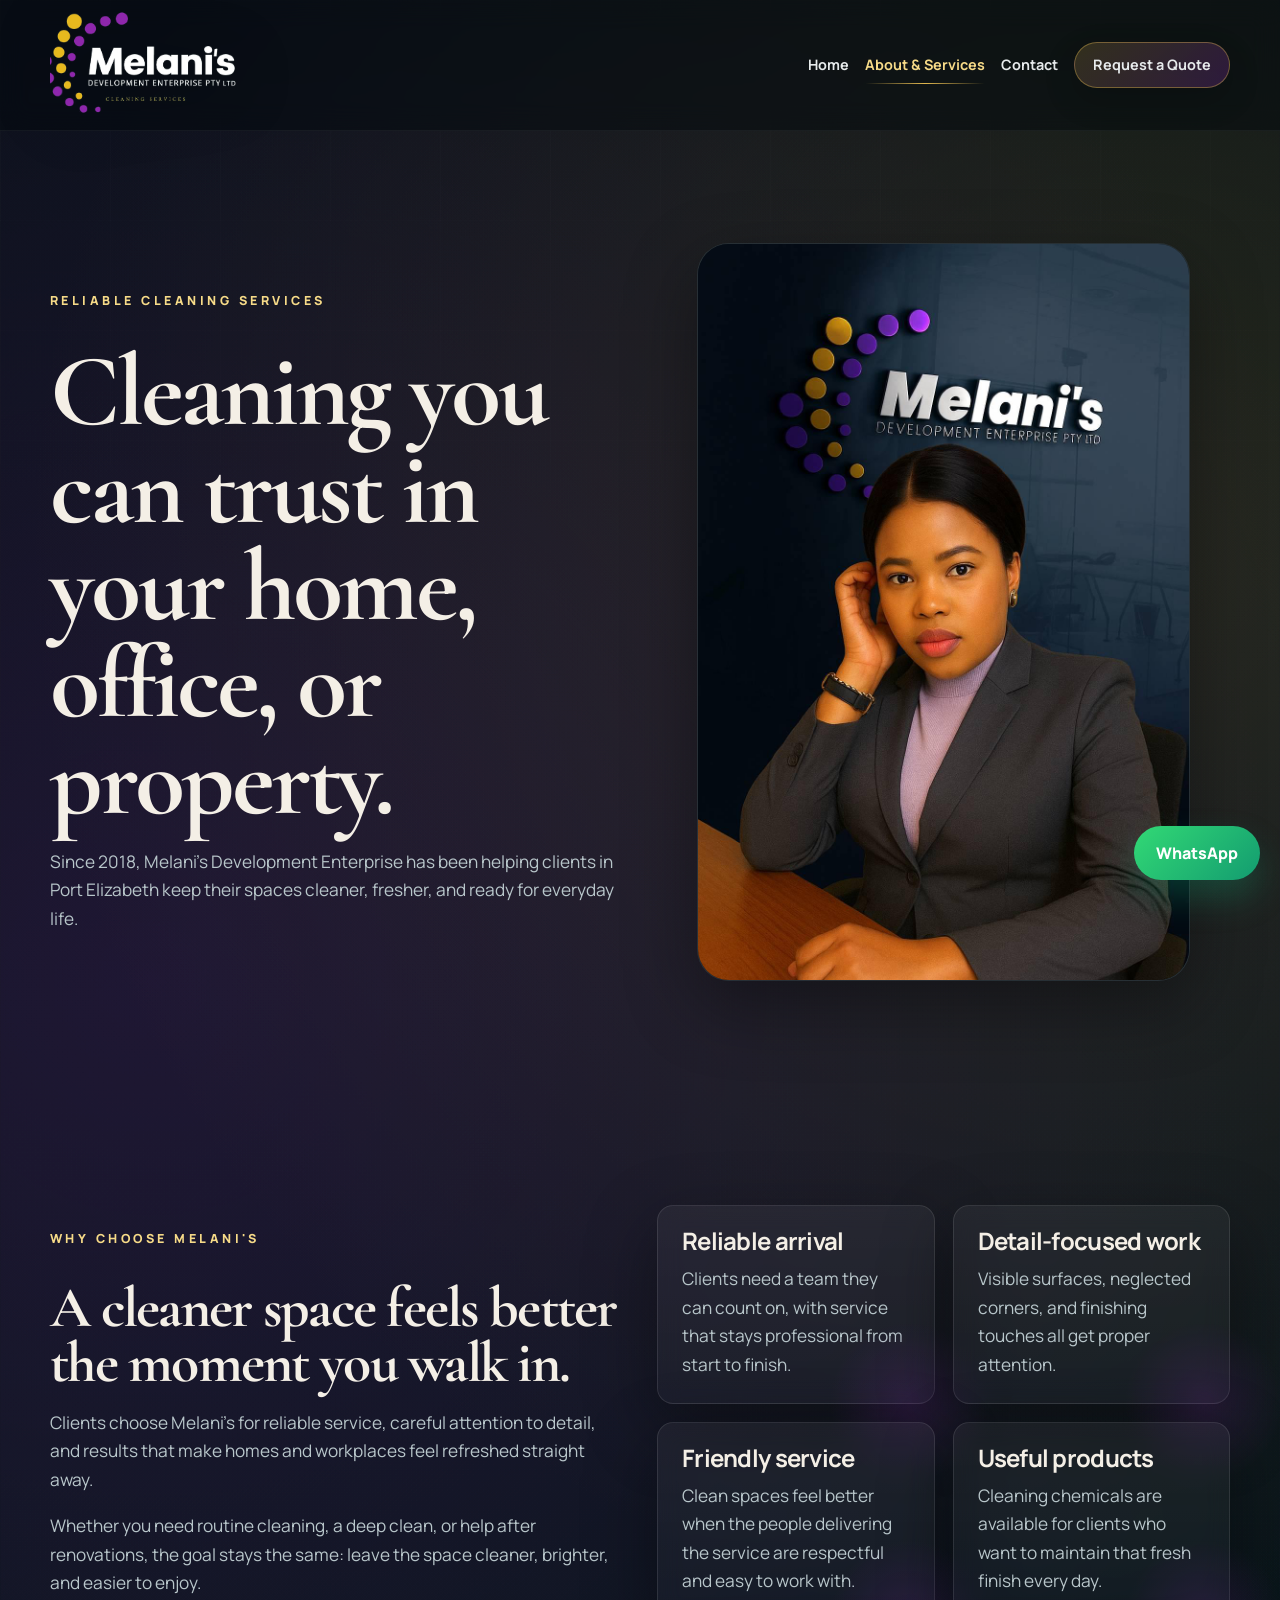
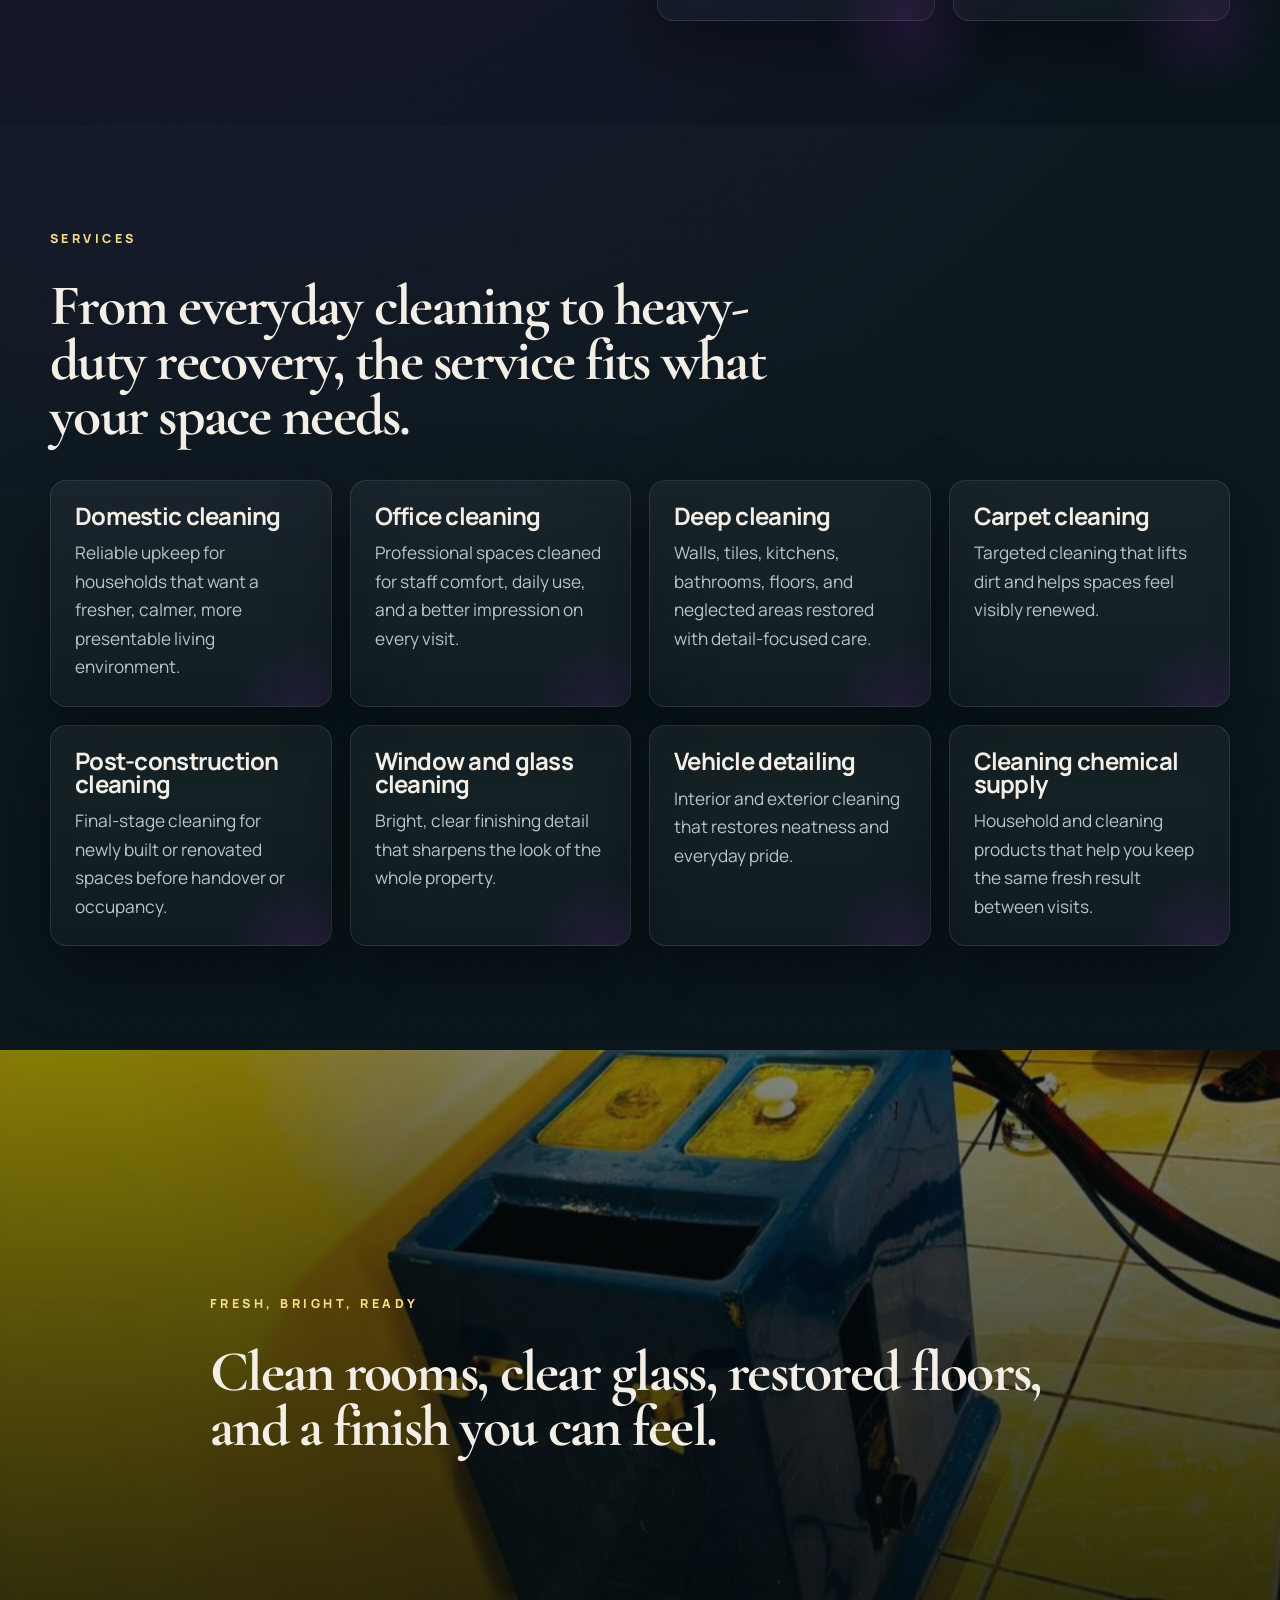
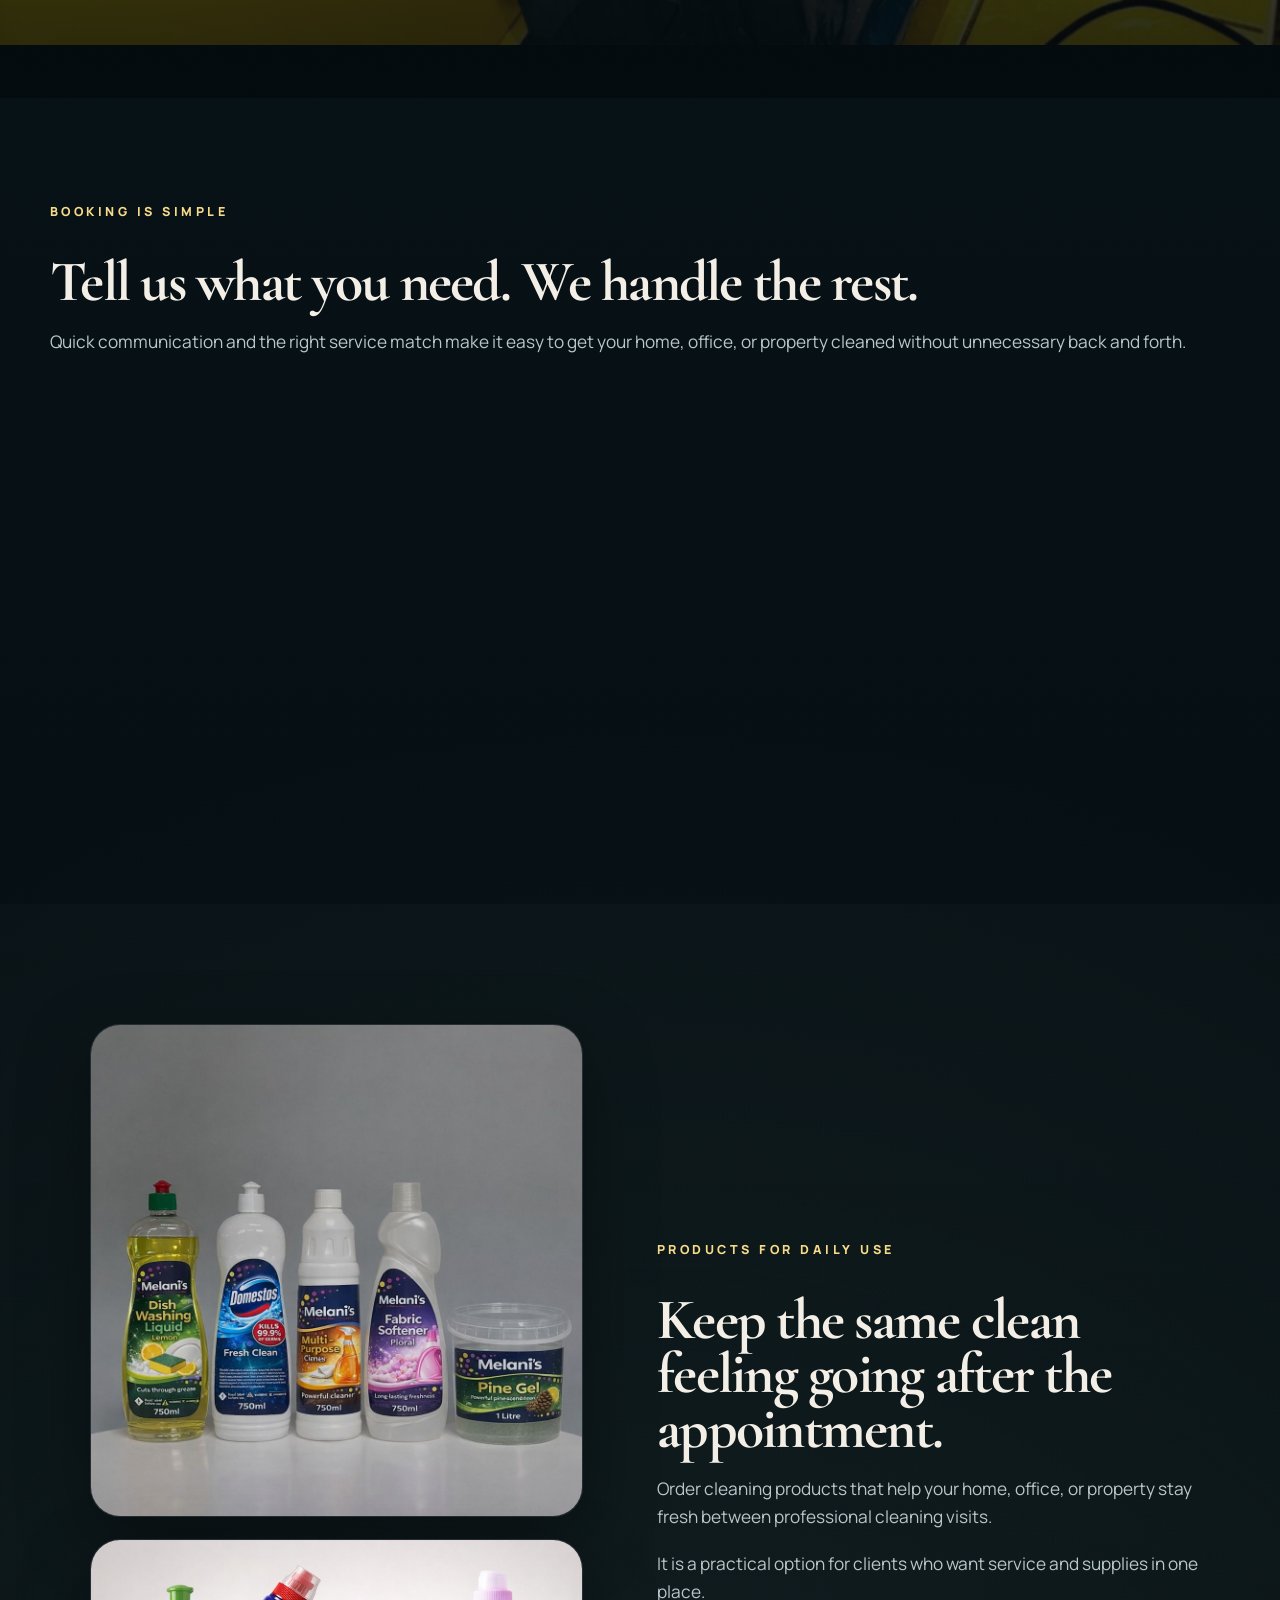
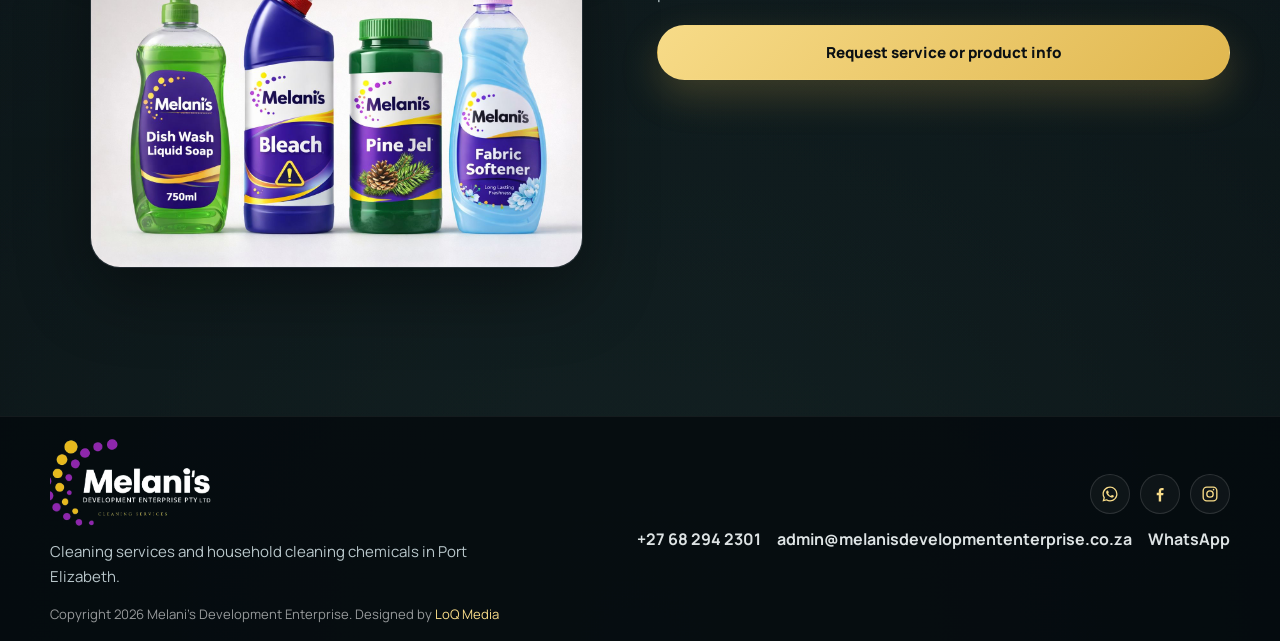
==== about.html @ 0aaf8db6 "Add files via upload" ====
<!DOCTYPE html>
<html lang="en">
<head>
    <meta charset="UTF-8">
    <meta name="viewport" content="width=device-width, initial-scale=1.0">
    <title>About & Services | Melani's Development Enterprise</title>
    <meta name="description" content="Reliable cleaning services in Port Elizabeth for homes, offices, post-construction spaces, windows, carpets, and everyday household chemical supply.">
    <link rel="stylesheet" href="style.css">
</head>
<body class="page-inner">
    <div class="site-chrome"></div>

    <header class="site-header">
        <div class="shell nav-shell">
            <a class="brand" href="index.html" aria-label="Melani's Development Enterprise home">
                <img src="logo-transparent.png" class="brand-logo" alt="Melani's Development Enterprise logo">
            </a>

            <button class="nav-toggle" type="button" aria-expanded="false" aria-controls="site-nav" aria-label="Toggle navigation">
                <span></span>
                <span></span>
            </button>

            <nav class="site-nav" id="site-nav">
                <a href="index.html">Home</a>
                <a href="about.html" aria-current="page">About & Services</a>
                <a href="contact.html">Contact</a>
                <a href="contact.html" class="nav-cta">Request a Quote</a>
            </nav>
        </div>
    </header>

    <main>
        <section class="page-hero">
            <div class="shell page-hero-grid">
                <div class="page-hero-copy" data-reveal>
                    <p class="eyebrow">Reliable cleaning services</p>
                    <h1>Cleaning you can trust in your home, office, or property.</h1>
                    <p>
                        Since 2018, Melani's Development Enterprise has been helping clients in
                        Port Elizabeth keep their spaces cleaner, fresher, and ready for everyday life.
                    </p>
                </div>

                <figure class="page-hero-media" data-reveal>
                    <img src="founder.jpg" alt="Founder of Melani's Development Enterprise seated in front of company branding">
                </figure>
            </div>
        </section>

        <section class="section">
            <div class="shell about-grid">
                <div class="about-copy" data-reveal>
                    <p class="eyebrow">Why choose Melani's</p>
                    <h2>A cleaner space feels better the moment you walk in.</h2>
                    <p>
                        Clients choose Melani's for reliable service, careful attention to detail,
                        and results that make homes and workplaces feel refreshed straight away.
                    </p>
                    <p>
                        Whether you need routine cleaning, a deep clean, or help after renovations,
                        the goal stays the same: leave the space cleaner, brighter, and easier to enjoy.
                    </p>
                </div>

                <div class="belief-grid" data-reveal>
                    <article class="belief-card">
                        <h3>Reliable arrival</h3>
                        <p>Clients need a team they can count on, with service that stays professional from start to finish.</p>
                    </article>
                    <article class="belief-card">
                        <h3>Detail-focused work</h3>
                        <p>Visible surfaces, neglected corners, and finishing touches all get proper attention.</p>
                    </article>
                    <article class="belief-card">
                        <h3>Friendly service</h3>
                        <p>Clean spaces feel better when the people delivering the service are respectful and easy to work with.</p>
                    </article>
                    <article class="belief-card">
                        <h3>Useful products</h3>
                        <p>Cleaning chemicals are available for clients who want to maintain that fresh finish every day.</p>
                    </article>
                </div>
            </div>
        </section>

        <section class="section section-dark">
            <div class="shell">
                <div class="section-heading" data-reveal>
                    <p class="eyebrow">Services</p>
                    <h2>From everyday cleaning to heavy-duty recovery, the service fits what your space needs.</h2>
                </div>

                <div class="services-grid">
                    <article class="service-detail" data-reveal>
                        <h3>Domestic cleaning</h3>
                        <p>Reliable upkeep for households that want a fresher, calmer, more presentable living environment.</p>
                    </article>
                    <article class="service-detail" data-reveal>
                        <h3>Office cleaning</h3>
                        <p>Professional spaces cleaned for staff comfort, daily use, and a better impression on every visit.</p>
                    </article>
                    <article class="service-detail" data-reveal>
                        <h3>Deep cleaning</h3>
                        <p>Walls, tiles, kitchens, bathrooms, floors, and neglected areas restored with detail-focused care.</p>
                    </article>
                    <article class="service-detail" data-reveal>
                        <h3>Carpet cleaning</h3>
                        <p>Targeted cleaning that lifts dirt and helps spaces feel visibly renewed.</p>
                    </article>
                    <article class="service-detail" data-reveal>
                        <h3>Post-construction cleaning</h3>
                        <p>Final-stage cleaning for newly built or renovated spaces before handover or occupancy.</p>
                    </article>
                    <article class="service-detail" data-reveal>
                        <h3>Window and glass cleaning</h3>
                        <p>Bright, clear finishing detail that sharpens the look of the whole property.</p>
                    </article>
                    <article class="service-detail" data-reveal>
                        <h3>Vehicle detailing</h3>
                        <p>Interior and exterior cleaning that restores neatness and everyday pride.</p>
                    </article>
                    <article class="service-detail" data-reveal>
                        <h3>Cleaning chemical supply</h3>
                        <p>Household and cleaning products that help you keep the same fresh result between visits.</p>
                    </article>
                </div>
            </div>
        </section>

        <section class="parallax-banner about-banner">
            <div class="parallax-banner-image" data-speed="0.12"></div>
            <div class="shell banner-copy" data-reveal>
                <p class="eyebrow">Fresh, bright, ready</p>
                <h2>Clean rooms, clear glass, restored floors, and a finish you can feel.</h2>
            </div>
        </section>

        <section class="section">
            <div class="shell process-grid">
                <div class="process-copy" data-reveal>
                    <p class="eyebrow">Booking is simple</p>
                    <h2>Tell us what you need. We handle the rest.</h2>
                    <p>
                        Quick communication and the right service match make it easy to get your home,
                        office, or property cleaned without unnecessary back and forth.
                    </p>
                </div>

                <div class="timeline" data-reveal>
                    <article class="timeline-step">
                        <span>01</span>
                        <h3>Send your request</h3>
                        <p>Tell us what needs cleaning, where you are, and when you need the service.</p>
                    </article>
                    <article class="timeline-step">
                        <span>02</span>
                        <h3>Confirm the service</h3>
                        <p>The right cleaning option is matched to your space and your needs.</p>
                    </article>
                    <article class="timeline-step">
                        <span>03</span>
                        <h3>We clean</h3>
                        <p>The team handles the work with attention to detail, hygiene, and visible finish.</p>
                    </article>
                    <article class="timeline-step">
                        <span>04</span>
                        <h3>Enjoy the result</h3>
                        <p>Your space feels fresher, more presentable, and easier to enjoy right away.</p>
                    </article>
                </div>
            </div>
        </section>

        <section class="section section-dark">
            <div class="shell product-grid">
                <div class="product-gallery" data-reveal>
                    <figure class="media-card">
                        <img src="643767229_1375403881266685_1846113070235531911_n.jpg" alt="Melani's product lineup on a neutral background">
                    </figure>
                    <figure class="media-card shift-up">
                        <img src="639669272_1370821535058253_2989848136367317722_n.jpg" alt="Melani's dishwashing liquid, bleach, pine gel, and fabric softener products">
                    </figure>
                </div>

                <div class="product-copy" data-reveal>
                    <p class="eyebrow">Products for daily use</p>
                    <h2>Keep the same clean feeling going after the appointment.</h2>
                    <p>
                        Order cleaning products that help your home, office, or property stay fresh
                        between professional cleaning visits.
                    </p>
                    <p>
                        It is a practical option for clients who want service and supplies in one place.
                    </p>
                    <a href="contact.html" class="button button-primary">Request service or product info</a>
                </div>
            </div>
        </section>
    </main>

    <footer class="site-footer">
        <div class="shell footer-grid">
            <div>
                <img src="logo-transparent.png" class="footer-logo" alt="Melani's Development Enterprise logo">
                <p class="footer-copy">Cleaning services and household cleaning chemicals in Port Elizabeth.</p>
            </div>
            <div class="footer-connect">
                <div class="social-icons" aria-label="Social media links">
                    <a href="https://wa.me/27682942301" class="social-icon" target="_blank" rel="noopener" aria-label="WhatsApp">
                        <svg viewBox="0 0 24 24" aria-hidden="true"><path d="M19.05 4.94A9.94 9.94 0 0 0 12.03 2C6.5 2 2 6.48 2 12c0 1.76.46 3.48 1.33 5L2 22l5.14-1.3A10 10 0 0 0 12.03 22C17.55 22 22 17.52 22 12a9.94 9.94 0 0 0-2.95-7.06Zm-7.02 15.37a8.3 8.3 0 0 1-4.23-1.16l-.3-.18-3.05.77.81-2.97-.2-.31A8.3 8.3 0 1 1 20.35 12a8.31 8.31 0 0 1-8.32 8.31Zm4.56-6.21c-.25-.13-1.47-.72-1.7-.8-.23-.08-.4-.13-.57.12-.17.25-.65.8-.8.97-.15.17-.3.19-.55.06-.25-.13-1.06-.39-2.02-1.24-.75-.67-1.26-1.5-1.4-1.75-.15-.25-.02-.38.11-.51.11-.11.25-.3.38-.45.13-.15.17-.25.25-.42.08-.17.04-.31-.02-.44-.06-.13-.57-1.37-.78-1.88-.21-.5-.42-.43-.57-.44h-.49c-.17 0-.44.06-.67.31-.23.25-.88.86-.88 2.1 0 1.24.9 2.44 1.02 2.61.13.17 1.77 2.7 4.28 3.78.6.26 1.08.42 1.45.54.61.19 1.16.16 1.6.1.49-.07 1.47-.6 1.68-1.18.21-.58.21-1.08.15-1.18-.06-.1-.23-.17-.48-.3Z"/></svg>
                    </a>
                    <a href="https://facebook.com" class="social-icon" target="_blank" rel="noopener" aria-label="Facebook">
                        <svg viewBox="0 0 24 24" aria-hidden="true"><path d="M13.5 22v-8.2h2.77l.41-3.2H13.5V8.56c0-.93.26-1.56 1.59-1.56h1.7V4.14c-.29-.04-1.27-.12-2.42-.12-2.39 0-4.03 1.46-4.03 4.14v2.3H7.63v3.2h2.71V22h3.16Z"/></svg>
                    </a>
                    <a href="https://instagram.com" class="social-icon" target="_blank" rel="noopener" aria-label="Instagram">
                        <svg viewBox="0 0 24 24" aria-hidden="true"><path d="M7.75 2h8.5A5.76 5.76 0 0 1 22 7.75v8.5A5.76 5.76 0 0 1 16.25 22h-8.5A5.76 5.76 0 0 1 2 16.25v-8.5A5.76 5.76 0 0 1 7.75 2Zm0 1.8A3.96 3.96 0 0 0 3.8 7.75v8.5a3.96 3.96 0 0 0 3.95 3.95h8.5a3.96 3.96 0 0 0 3.95-3.95v-8.5a3.96 3.96 0 0 0-3.95-3.95h-8.5Zm8.98 1.35a1.07 1.07 0 1 1 0 2.14 1.07 1.07 0 0 1 0-2.14ZM12 6.86A5.14 5.14 0 1 1 6.86 12 5.15 5.15 0 0 1 12 6.86Zm0 1.8A3.34 3.34 0 1 0 15.34 12 3.35 3.35 0 0 0 12 8.66Z"/></svg>
                    </a>
                </div>
                <div class="footer-links">
                    <a href="tel:+27682942301">+27 68 294 2301</a>
                    <a href="mailto:admin@melanisdevelopmententerprise.co.za">admin@melanisdevelopmententerprise.co.za</a>
                    <a href="https://wa.me/27682942301" target="_blank" rel="noopener">WhatsApp</a>
                </div>
            </div>
        </div>
        <p class="footer-meta">Copyright <span id="year">2026</span> Melani's Development Enterprise. Designed by <a href="https://www.mvm-enterprise.co.za" target="_blank" rel="noopener">LoQ Media</a></p>
    </footer>

    <a class="whatsapp-float" href="https://wa.me/27682942301" target="_blank" rel="noopener" aria-label="Chat with Melani's Development Enterprise on WhatsApp">
        WhatsApp
    </a>

    <script src="main.js"></script>
</body>
</html>
---- style.css ----
@import url("https://fonts.googleapis.com/css2?family=Manrope:wght@400;500;600;700;800&family=Cormorant+Garamond:wght@600;700&display=swap");

:root {
    --bg: #081216;
    --bg-deep: #040a0d;
    --surface: rgba(12, 23, 29, 0.84);
    --surface-strong: rgba(14, 29, 37, 0.96);
    --surface-soft: rgba(255, 255, 255, 0.06);
    --line: rgba(255, 255, 255, 0.1);
    --text: #f4efe6;
    --muted: #b8c6ca;
    --gold: #e0b74f;
    --gold-soft: #f7db88;
    --violet: #962ec4;
    --violet-soft: #d793f3;
    --mint: #82d5c8;
    --shadow: 0 24px 70px rgba(0, 0, 0, 0.38);
    --radius-lg: 32px;
    --radius-md: 22px;
    --radius-sm: 16px;
    --shell: 1180px;
}

* {
    box-sizing: border-box;
}

html {
    scroll-behavior: smooth;
}

body {
    margin: 0;
    min-width: 320px;
    background:
        radial-gradient(circle at 12% 18%, rgba(150, 46, 196, 0.16), transparent 28%),
        radial-gradient(circle at 88% 10%, rgba(224, 183, 79, 0.14), transparent 22%),
        radial-gradient(circle at 50% 100%, rgba(130, 213, 200, 0.1), transparent 28%),
        linear-gradient(180deg, #071015 0%, #09161b 40%, #040a0d 100%);
    color: var(--text);
    font-family: "Manrope", sans-serif;
    line-height: 1.65;
    overflow-x: hidden;
}

body.nav-open {
    overflow: hidden;
}

body.nav-open::before {
    content: "";
    position: fixed;
    inset: 0;
    background: rgba(4, 10, 13, 0.6);
    backdrop-filter: blur(6px);
    z-index: 18;
}

img {
    max-width: 100%;
    display: block;
}

a {
    color: inherit;
    text-decoration: none;
}

button,
input,
select,
textarea {
    font: inherit;
}

.site-chrome {
    position: fixed;
    inset: 0;
    pointer-events: none;
    z-index: -1;
    background:
        linear-gradient(90deg, rgba(255, 255, 255, 0.015) 1px, transparent 1px),
        linear-gradient(rgba(255, 255, 255, 0.015) 1px, transparent 1px);
    background-size: 110px 110px;
    mask-image: linear-gradient(180deg, rgba(0, 0, 0, 0.85), transparent 92%);
}

.shell {
    width: min(calc(100% - 32px), var(--shell));
    margin: 0 auto;
}

.eyebrow {
    margin: 0 0 14px;
    color: var(--gold-soft);
    font-size: 0.78rem;
    font-weight: 800;
    letter-spacing: 0.28em;
    text-transform: uppercase;
}

h1,
h2,
h3 {
    margin: 0;
    line-height: 0.95;
    letter-spacing: -0.03em;
}

h1,
h2 {
    font-family: "Cormorant Garamond", serif;
}

h1 {
    font-size: clamp(3.3rem, 8vw, 6.9rem);
}

h2 {
    font-size: clamp(2.25rem, 4.5vw, 4.2rem);
}

h3 {
    font-size: clamp(1.25rem, 2vw, 1.5rem);
}

p {
    margin: 0;
    color: var(--muted);
    font-size: clamp(1rem, 1.7vw, 1.08rem);
}

.site-header {
    position: sticky;
    top: 0;
    z-index: 21;
    backdrop-filter: blur(14px);
    background: rgba(4, 10, 13, 0.48);
    border-bottom: 1px solid rgba(255, 255, 255, 0.05);
}

.nav-shell {
    display: flex;
    align-items: center;
    justify-content: space-between;
    gap: 16px;
    padding: 10px 0;
}

.brand {
    display: inline-flex;
    align-items: center;
    flex-shrink: 0;
}

.brand-logo {
    width: clamp(138px, 15vw, 196px);
    height: auto;
    filter: drop-shadow(0 10px 30px rgba(0, 0, 0, 0.35));
}

.site-nav {
    display: flex;
    align-items: center;
    gap: 16px;
}

.site-nav a {
    position: relative;
    color: #e7ebec;
    font-size: 0.9rem;
    font-weight: 700;
    white-space: nowrap;
    transition: color 0.25s ease;
}

.site-nav a::after {
    content: "";
    position: absolute;
    left: 0;
    bottom: -7px;
    width: 100%;
    height: 1px;
    background: linear-gradient(90deg, transparent, var(--gold), transparent);
    transform: scaleX(0);
    transform-origin: center;
    transition: transform 0.25s ease;
}

.site-nav a:hover,
.site-nav a[aria-current="page"] {
    color: var(--gold-soft);
}

.site-nav a:hover::after,
.site-nav a[aria-current="page"]::after {
    transform: scaleX(1);
}

.nav-cta {
    padding: 10px 18px;
    border-radius: 999px;
    border: 1px solid rgba(224, 183, 79, 0.4);
    background: linear-gradient(135deg, rgba(224, 183, 79, 0.18), rgba(150, 46, 196, 0.24));
    box-shadow: 0 12px 32px rgba(0, 0, 0, 0.18);
}

.nav-cta::after {
    display: none;
}

.nav-toggle {
    display: none;
    width: 44px;
    height: 44px;
    padding: 0;
    border: 1px solid rgba(255, 255, 255, 0.12);
    border-radius: 16px;
    background: rgba(255, 255, 255, 0.04);
    cursor: pointer;
}

.nav-toggle span {
    display: block;
    width: 18px;
    height: 2px;
    margin: 0 auto;
    background: var(--text);
    transition: transform 0.25s ease, opacity 0.25s ease;
}

.nav-toggle span + span {
    margin-top: 6px;
}

body.nav-open .nav-toggle span:first-child {
    transform: translateY(4px) rotate(45deg);
}

body.nav-open .nav-toggle span:last-child {
    transform: translateY(-4px) rotate(-45deg);
}

.section,
.page-hero,
.hero {
    position: relative;
}

.hero {
    padding: 104px 0 64px;
    min-height: calc(100vh - 82px);
    overflow: clip;
}

.hero::before {
    content: "";
    position: absolute;
    inset: 10% auto auto -10%;
    width: min(40vw, 520px);
    aspect-ratio: 1;
    border-radius: 50%;
    background: radial-gradient(circle, rgba(150, 46, 196, 0.32), transparent 68%);
    filter: blur(30px);
}

.hero::after {
    content: "";
    position: absolute;
    right: -10%;
    bottom: 0;
    width: min(42vw, 560px);
    aspect-ratio: 1;
    border-radius: 50%;
    background: radial-gradient(circle, rgba(224, 183, 79, 0.22), transparent 68%);
    filter: blur(34px);
}

.hero-scene,
.parallax-banner-image {
    position: absolute;
    inset: 0;
    will-change: transform;
}

.hero-scene-left {
    background:
        linear-gradient(90deg, rgba(4, 10, 13, 0.92) 8%, rgba(4, 10, 13, 0.62) 52%, rgba(4, 10, 13, 0.92) 100%),
        url("../653701508_1388564606617279_8143974986949393688_n.jpg") center/cover no-repeat;
    transform-origin: center;
}

.hero-scene-right {
    inset: 9% 5% 12% auto;
    width: clamp(220px, 26vw, 360px);
    border-radius: 30px;
    border: 1px solid rgba(255, 255, 255, 0.08);
    background:
        linear-gradient(180deg, rgba(4, 10, 13, 0.08), rgba(4, 10, 13, 0.7)),
        url("../643767229_1375403881266685_1846113070235531911_n.jpg") center/cover no-repeat;
    box-shadow: var(--shadow);
    opacity: 0.22;
}

.hero-grid {
    position: relative;
    z-index: 1;
    display: grid;
    grid-template-columns: minmax(0, 1.1fr) minmax(280px, 0.9fr);
    gap: 42px;
    align-items: center;
}

.hero-copy,
.hero-visual,
.page-hero-copy,
.page-hero-media,
.section-heading,
[data-reveal] {
    opacity: 0;
    transform: translateY(26px);
    transition: transform 0.8s ease, opacity 0.8s ease;
}

.is-visible {
    opacity: 1;
    transform: translateY(0);
}

.hero-lead {
    max-width: 640px;
    margin-top: 24px;
    color: #e0e8ea;
    font-size: clamp(1.05rem, 1.9vw, 1.22rem);
}

.hero-actions {
    display: flex;
    flex-wrap: wrap;
    gap: 14px;
    margin-top: 32px;
}

.button {
    display: inline-flex;
    align-items: center;
    justify-content: center;
    min-height: 54px;
    padding: 14px 24px;
    border-radius: 999px;
    border: 1px solid transparent;
    font-weight: 800;
    font-size: 0.95rem;
    transition: transform 0.25s ease, box-shadow 0.25s ease, border-color 0.25s ease, background 0.25s ease;
}

.button:hover {
    transform: translateY(-2px);
}

.button-primary {
    color: #0b1013;
    background: linear-gradient(135deg, var(--gold-soft), var(--gold));
    box-shadow: 0 16px 38px rgba(224, 183, 79, 0.22);
}

.button-secondary {
    color: var(--text);
    border-color: rgba(255, 255, 255, 0.14);
    background: rgba(255, 255, 255, 0.04);
}

.button-full {
    width: 100%;
}

.hero-points {
    display: grid;
    grid-template-columns: repeat(3, minmax(0, 1fr));
    gap: 14px;
    margin-top: 42px;
}

.point-card,
.belief-card,
.service-panel,
.service-detail,
.timeline-step,
.contact-note,
.contact-summary,
.value-card {
    padding: 24px;
    border-radius: var(--radius-sm);
    border: 1px solid var(--line);
    background: linear-gradient(180deg, rgba(255, 255, 255, 0.05), rgba(255, 255, 255, 0.025));
    box-shadow: var(--shadow);
    backdrop-filter: blur(12px);
}

.point-card strong {
    display: block;
    margin-bottom: 8px;
    color: var(--text);
    font-size: 1rem;
}

.point-card span {
    color: var(--muted);
    font-size: 0.94rem;
}

.hero-visual {
    position: relative;
    min-height: 680px;
}

.floating-panel,
.glass-note,
.media-card {
    position: absolute;
    overflow: hidden;
    border-radius: 30px;
    border: 1px solid rgba(255, 255, 255, 0.1);
    box-shadow: var(--shadow);
    background: var(--surface);
    backdrop-filter: blur(16px);
}

.floating-panel img,
.media-card img,
.page-hero-media img,
.contact-media img {
    width: 100%;
    height: 100%;
    object-fit: cover;
}

.founder-panel {
    inset: 0 14% 42% 0;
    z-index: 1;
}

.product-panel {
    inset: 52% 0 0 16%;
    z-index: 2;
}

.panel-copy {
    position: absolute;
    inset: auto 0 0;
    padding: 20px;
    background: linear-gradient(180deg, transparent, rgba(4, 10, 13, 0.88));
}

.panel-label {
    margin-bottom: 8px;
    color: var(--gold-soft);
    font-size: 0.78rem;
    font-weight: 800;
    letter-spacing: 0.2em;
    text-transform: uppercase;
}

.panel-copy h2 {
    font-size: clamp(1.7rem, 2.3vw, 2.2rem);
}

.glass-note {
    right: 2%;
    top: 2%;
    width: min(206px, 38vw);
    padding: 16px 18px;
    background: linear-gradient(135deg, rgba(150, 46, 196, 0.26), rgba(224, 183, 79, 0.18));
    z-index: 3;
}

.glass-note span {
    display: inline-block;
    margin-bottom: 8px;
    color: var(--gold-soft);
    font-size: 0.78rem;
    font-weight: 800;
    letter-spacing: 0.22em;
    text-transform: uppercase;
}

.glass-note p {
    color: var(--text);
}

.section,
.page-hero {
    padding: 104px 0;
}

.section-dark {
    background: linear-gradient(180deg, rgba(255, 255, 255, 0.02), rgba(255, 255, 255, 0.01));
}

.intro-band {
    padding-top: 84px;
    padding-bottom: 84px;
}

.intro-grid,
.story-grid,
.product-feature,
.about-grid,
.process-grid,
.product-grid,
.reassurance-grid,
.contact-grid,
.page-hero-grid,
.footer-grid {
    display: grid;
    gap: 34px;
}

.intro-grid,
.story-grid,
.product-feature,
.about-grid,
.product-grid,
.reassurance-grid,
.page-hero-grid {
    grid-template-columns: repeat(2, minmax(0, 1fr));
    align-items: center;
}

.intro-copy,
.story-copy,
.about-copy,
.process-copy,
.product-copy,
.reassurance-copy,
.page-hero-copy {
    display: grid;
    gap: 18px;
}

.story-stack,
.product-gallery,
.results-mosaic {
    position: relative;
}

.product-gallery {
    display: grid;
    gap: 18px;
}

.story-stack {
    display: grid;
    grid-template-columns: minmax(0, 1fr) 0.68fr;
    gap: 18px;
    align-items: end;
}

.media-card,
.page-hero-media {
    position: relative;
    min-height: 280px;
    background: var(--surface);
}

.media-card.tall {
    min-height: 560px;
}

.media-card.small {
    min-height: 280px;
}

.shift-up {
    transform: translateY(-28px);
}

.value-grid,
.belief-grid,
.service-preview-grid,
.services-grid {
    display: grid;
    gap: 18px;
}

.value-grid,
.belief-grid,
.service-preview-grid {
    grid-template-columns: repeat(2, minmax(0, 1fr));
}

.services-grid {
    grid-template-columns: repeat(4, minmax(0, 1fr));
    margin-top: 36px;
}

.section-heading {
    max-width: 760px;
    display: grid;
    gap: 16px;
    margin-bottom: 34px;
}

.service-panel,
.service-detail {
    position: relative;
    overflow: hidden;
    min-height: 210px;
}

.service-panel::before,
.service-detail::before,
.belief-card::before,
.timeline-step::before,
.contact-summary::before,
.contact-note::before {
    content: "";
    position: absolute;
    inset: auto -20% -40% auto;
    width: 160px;
    aspect-ratio: 1;
    border-radius: 50%;
    background: radial-gradient(circle, rgba(150, 46, 196, 0.16), transparent 70%);
}

.service-index {
    display: inline-flex;
    align-items: center;
    justify-content: center;
    width: 42px;
    height: 42px;
    margin-bottom: 18px;
    border-radius: 50%;
    border: 1px solid rgba(224, 183, 79, 0.38);
    color: var(--gold-soft);
    font-size: 0.8rem;
    font-weight: 800;
}

.service-panel h3,
.service-detail h3,
.belief-card h3,
.timeline-step h3,
.value-card h3 {
    margin-bottom: 12px;
}

.parallax-banner {
    position: relative;
    min-height: 72vh;
    display: flex;
    align-items: center;
    overflow: clip;
    isolation: isolate;
}

.parallax-banner::before {
    content: "";
    position: absolute;
    inset: 0;
    background: linear-gradient(180deg, rgba(4, 10, 13, 0.4), rgba(4, 10, 13, 0.76));
    z-index: 1;
}

.parallax-banner-image {
    background:
        linear-gradient(180deg, rgba(4, 10, 13, 0.06), rgba(4, 10, 13, 0.36)),
        url("../487086467_1101338732006536_250748011176355863_n.jpg") center/cover no-repeat;
    transform-origin: center;
}

.about-banner .parallax-banner-image {
    background:
        linear-gradient(180deg, rgba(4, 10, 13, 0.08), rgba(4, 10, 13, 0.38)),
        url("../651893662_1388564609950612_499555880887274387_n.jpg") center/cover no-repeat;
}

.banner-copy {
    position: relative;
    z-index: 2;
    width: min(calc(100% - 32px), 860px);
    display: grid;
    gap: 16px;
}

.results-grid {
    display: grid;
    gap: 10px;
}

.results-mosaic {
    display: grid;
    grid-template-columns: 1.3fr 0.85fr 0.85fr;
    gap: 18px;
}

.result-card {
    overflow: hidden;
    border-radius: 28px;
    border: 1px solid rgba(255, 255, 255, 0.1);
    background: var(--surface);
    box-shadow: var(--shadow);
}

.result-card img {
    width: 100%;
    height: 100%;
    min-height: 320px;
    object-fit: cover;
}

.result-card.large img {
    min-height: 480px;
}

.result-card figcaption {
    padding: 18px 20px 22px;
    color: var(--muted);
}

.product-feature {
    align-items: center;
}

.product-showcase .media-card {
    min-height: 540px;
}

.cta-section {
    padding-top: 88px;
}

.cta-card {
    padding: 46px;
    border-radius: var(--radius-lg);
    border: 1px solid rgba(255, 255, 255, 0.12);
    background:
        radial-gradient(circle at top right, rgba(150, 46, 196, 0.22), transparent 30%),
        radial-gradient(circle at bottom left, rgba(224, 183, 79, 0.18), transparent 26%),
        rgba(255, 255, 255, 0.04);
    box-shadow: var(--shadow);
    display: grid;
    gap: 18px;
    text-align: center;
}

.page-hero {
    padding-top: 96px;
}

.page-hero-copy {
    display: grid;
    gap: 18px;
}

.page-hero-media {
    min-height: 620px;
    border-radius: var(--radius-lg);
    overflow: hidden;
    border: 1px solid rgba(255, 255, 255, 0.1);
    box-shadow: var(--shadow);
}

.timeline {
    display: grid;
    grid-template-columns: repeat(2, minmax(0, 1fr));
    gap: 18px;
}

.timeline-step span,
.mini-steps span {
    display: inline-flex;
    align-items: center;
    justify-content: center;
    width: 38px;
    height: 38px;
    margin-bottom: 16px;
    border-radius: 50%;
    background: rgba(224, 183, 79, 0.14);
    color: var(--gold-soft);
    font-size: 0.82rem;
    font-weight: 800;
}

.contact-hero-grid,
.contact-grid {
    grid-template-columns: 0.92fr 1.08fr;
    align-items: start;
}

.contact-summary {
    display: grid;
    gap: 18px;
}

.contact-list {
    display: grid;
    gap: 12px;
    margin: 0;
    padding: 0;
    list-style: none;
    color: var(--muted);
}

.contact-list strong {
    color: var(--text);
}

.contact-form-panel {
    padding: 34px;
    border-radius: var(--radius-lg);
    border: 1px solid rgba(255, 255, 255, 0.1);
    background: rgba(255, 255, 255, 0.04);
    box-shadow: var(--shadow);
}

.whatsapp-form {
    display: grid;
    gap: 16px;
    margin-top: 30px;
}

.whatsapp-form label {
    display: grid;
    gap: 10px;
    color: var(--text);
    font-size: 0.92rem;
    font-weight: 700;
}

.whatsapp-form input,
.whatsapp-form select,
.whatsapp-form textarea {
    width: 100%;
    padding: 16px 18px;
    border: 1px solid rgba(255, 255, 255, 0.12);
    border-radius: 16px;
    background: rgba(4, 10, 13, 0.66);
    color: var(--text);
    transition: border-color 0.2s ease, box-shadow 0.2s ease, transform 0.2s ease;
}

.whatsapp-form textarea {
    min-height: 140px;
    resize: vertical;
}

.whatsapp-form input:focus,
.whatsapp-form select:focus,
.whatsapp-form textarea:focus {
    outline: none;
    border-color: rgba(224, 183, 79, 0.46);
    box-shadow: 0 0 0 4px rgba(224, 183, 79, 0.11);
    transform: translateY(-1px);
}

.contact-side {
    display: grid;
    gap: 20px;
}

.contact-media {
    min-height: 390px;
}

.mini-steps {
    display: grid;
    gap: 14px;
    margin-top: 20px;
}

.mini-steps article {
    padding: 18px 20px;
    border-radius: 18px;
    background: rgba(255, 255, 255, 0.03);
    border: 1px solid rgba(255, 255, 255, 0.08);
}

.site-footer {
    padding: 20px 0 16px;
    border-top: 1px solid rgba(255, 255, 255, 0.06);
    background: rgba(4, 10, 13, 0.78);
}

.footer-grid {
    grid-template-columns: 1fr auto;
    align-items: center;
    gap: 18px;
}

.footer-connect {
    display: grid;
    gap: 12px;
    justify-items: end;
}

.footer-logo {
    width: clamp(126px, 13vw, 172px);
    margin-bottom: 8px;
}

.footer-copy {
    max-width: 480px;
    font-size: 0.94rem;
}

.footer-links {
    display: flex;
    flex-wrap: wrap;
    gap: 12px 16px;
    justify-content: flex-end;
}

.footer-links a {
    color: #dde3e4;
    font-weight: 700;
}

.social-icons {
    display: flex;
    align-items: center;
    gap: 10px;
}

.social-icon {
    display: inline-flex;
    align-items: center;
    justify-content: center;
    width: 40px;
    height: 40px;
    border-radius: 50%;
    border: 1px solid rgba(255, 255, 255, 0.12);
    background: rgba(255, 255, 255, 0.04);
    color: var(--gold-soft);
    transition: transform 0.2s ease, border-color 0.2s ease, background 0.2s ease;
}

.social-icon:hover {
    transform: translateY(-2px);
    border-color: rgba(224, 183, 79, 0.4);
    background: rgba(224, 183, 79, 0.08);
}

.social-icon svg {
    width: 18px;
    height: 18px;
    fill: currentColor;
}

.footer-meta {
    width: min(calc(100% - 32px), var(--shell));
    margin: 14px auto 0;
    color: rgba(255, 255, 255, 0.58);
    font-size: 0.82rem;
}

.footer-meta a {
    color: var(--gold-soft);
}

.whatsapp-float {
    position: fixed;
    right: 20px;
    bottom: 20px;
    z-index: 25;
    display: inline-flex;
    align-items: center;
    justify-content: center;
    min-height: 54px;
    padding: 0 22px;
    border-radius: 999px;
    background: linear-gradient(135deg, #32d975, #139c70);
    color: #fff;
    font-weight: 800;
    box-shadow: 0 18px 34px rgba(19, 156, 112, 0.3);
    transition: transform 0.25s ease, box-shadow 0.25s ease;
}

.whatsapp-float:hover {
    transform: translateY(-3px);
    box-shadow: 0 20px 42px rgba(19, 156, 112, 0.4);
}

@media (max-width: 1100px) {
    .hero-grid,
    .intro-grid,
    .story-grid,
    .product-feature,
    .about-grid,
    .process-grid,
    .product-grid,
    .reassurance-grid,
    .page-hero-grid,
    .contact-hero-grid,
    .contact-grid {
        grid-template-columns: 1fr;
    }

    .hero {
        min-height: auto;
        padding-bottom: 86px;
    }

    .hero-visual {
        min-height: 740px;
    }

    .services-grid {
        grid-template-columns: repeat(2, minmax(0, 1fr));
    }

    .results-mosaic {
        grid-template-columns: 1fr;
    }

    .product-showcase .media-card,
    .page-hero-media {
        min-height: 520px;
    }
}

@media (max-width: 1024px) {
    .nav-toggle {
        display: inline-grid;
        place-content: center;
        flex-shrink: 0;
    }

    .site-nav {
        position: fixed;
        inset: 68px 16px auto;
        display: grid;
        gap: 12px;
        padding: 18px;
        border-radius: 22px;
        border: 1px solid rgba(255, 255, 255, 0.09);
        background: rgba(4, 10, 13, 0.95);
        box-shadow: var(--shadow);
        transform: translateY(-12px);
        opacity: 0;
        pointer-events: none;
        transition: opacity 0.22s ease, transform 0.22s ease;
        z-index: 20;
    }

    body.nav-open .site-nav {
        transform: translateY(0);
        opacity: 1;
        pointer-events: auto;
    }

    .site-nav a {
        display: flex;
        align-items: center;
        min-height: 48px;
        padding: 0 14px;
        border-radius: 14px;
        background: rgba(255, 255, 255, 0.03);
        white-space: normal;
    }

    .site-nav a:hover,
    .site-nav a[aria-current="page"] {
        background: rgba(224, 183, 79, 0.08);
    }

    .site-nav .nav-cta {
        justify-content: center;
        margin-top: 4px;
        padding: 12px 18px;
        text-align: center;
    }

    .site-nav a::after {
        display: none;
    }

    .hero {
        padding-top: 72px;
    }

    .hero-scene-right {
        display: none;
    }

    .hero-points,
    .value-grid,
    .belief-grid,
    .service-preview-grid,
    .timeline,
    .footer-grid {
        grid-template-columns: 1fr;
    }

    .story-stack {
        grid-template-columns: 1fr;
    }

    .shift-up {
        transform: none;
    }

    .hero-visual {
        min-height: 620px;
    }

    .founder-panel {
        inset: 0 10% 44% 0;
    }

    .product-panel {
        inset: 54% 0 0 14%;
    }

    .page-hero,
    .section {
        padding: 84px 0;
    }

    .parallax-banner {
        min-height: 58vh;
    }

    .footer-links {
        justify-content: flex-start;
    }

    .footer-connect {
        justify-items: start;
    }
}

@media (max-width: 680px) {
    h1 {
        font-size: clamp(2.75rem, 14vw, 4.2rem);
    }

    h2 {
        font-size: clamp(2rem, 10vw, 3rem);
    }

    .shell {
        width: min(calc(100% - 24px), var(--shell));
    }

    .hero-points,
    .services-grid {
        grid-template-columns: 1fr;
    }

    .hero-visual {
        min-height: 560px;
    }

    .founder-panel {
        inset: 0 4% 46% 0;
    }

    .product-panel {
        inset: 58% 0 0 10%;
    }

    .glass-note {
        right: 0;
        top: 0;
    }

    .cta-card,
    .contact-form-panel {
        padding: 30px 22px;
    }

    .page-hero-media {
        min-height: 420px;
    }

    .hero-lead {
        font-size: 1rem;
    }
}

@media (max-width: 520px) {
    .nav-shell {
        padding: 8px 0;
    }

    .brand-logo {
        width: 132px;
    }

    .hero {
        padding-top: 66px;
    }

    h1 {
        font-size: clamp(2.35rem, 13vw, 3.4rem);
    }

    .button,
    .nav-cta,
    .whatsapp-float {
        width: 100%;
    }

    .hero-actions {
        display: grid;
    }

    .hero-visual {
        min-height: 500px;
    }

    .site-nav {
        inset: 62px 12px auto;
        padding: 14px;
        gap: 10px;
    }

    .floating-panel,
    .glass-note {
        border-radius: 24px;
    }

    .founder-panel {
        inset: 0 0 48% 0;
    }

    .product-panel {
        inset: 60% 0 0 8%;
    }

    .glass-note {
        width: min(180px, 48vw);
        padding: 14px 15px;
    }

    .whatsapp-float {
        right: 12px;
        bottom: 12px;
        left: 12px;
        text-align: center;
    }
}

@media (max-width: 420px) {
    h1 {
        font-size: clamp(2.05rem, 12vw, 2.8rem);
    }

    .hero-visual {
        min-height: 460px;
    }

    .glass-note {
        width: min(160px, 46vw);
        padding: 12px 13px;
    }

    .glass-note span {
        font-size: 0.68rem;
        letter-spacing: 0.18em;
    }

    .glass-note p {
        font-size: 0.9rem;
    }
}

@media (prefers-reduced-motion: reduce) {
    html {
        scroll-behavior: auto;
    }

    *,
    *::before,
    *::after {
        animation: none !important;
        transition-duration: 0.01ms !important;
        transition-delay: 0ms !important;
    }

    [data-reveal],
    .hero-copy,
    .hero-visual,
    .page-hero-copy,
    .page-hero-media,
    .section-heading {
        opacity: 1;
        transform: none;
    }

    .hero-scene,
    .parallax-banner-image,
    [data-speed] {
        transform: none !important;
    }
}
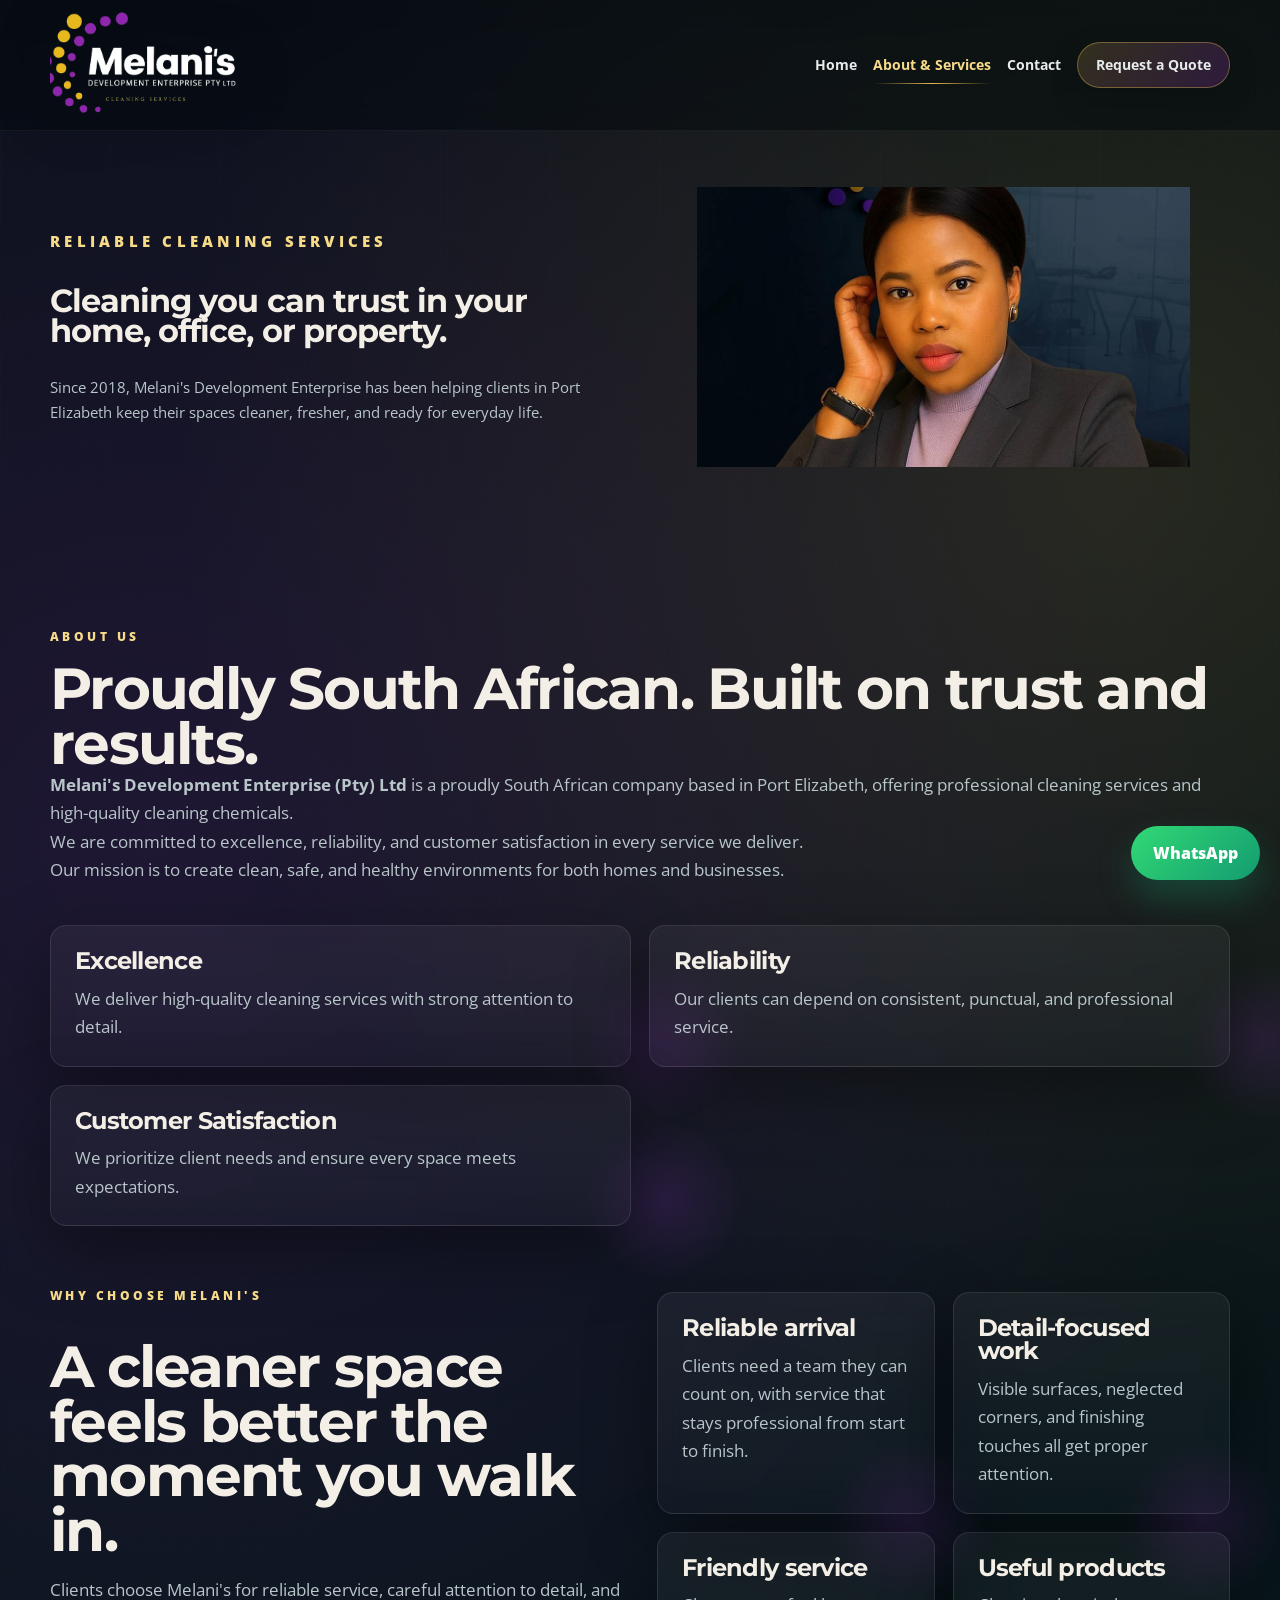
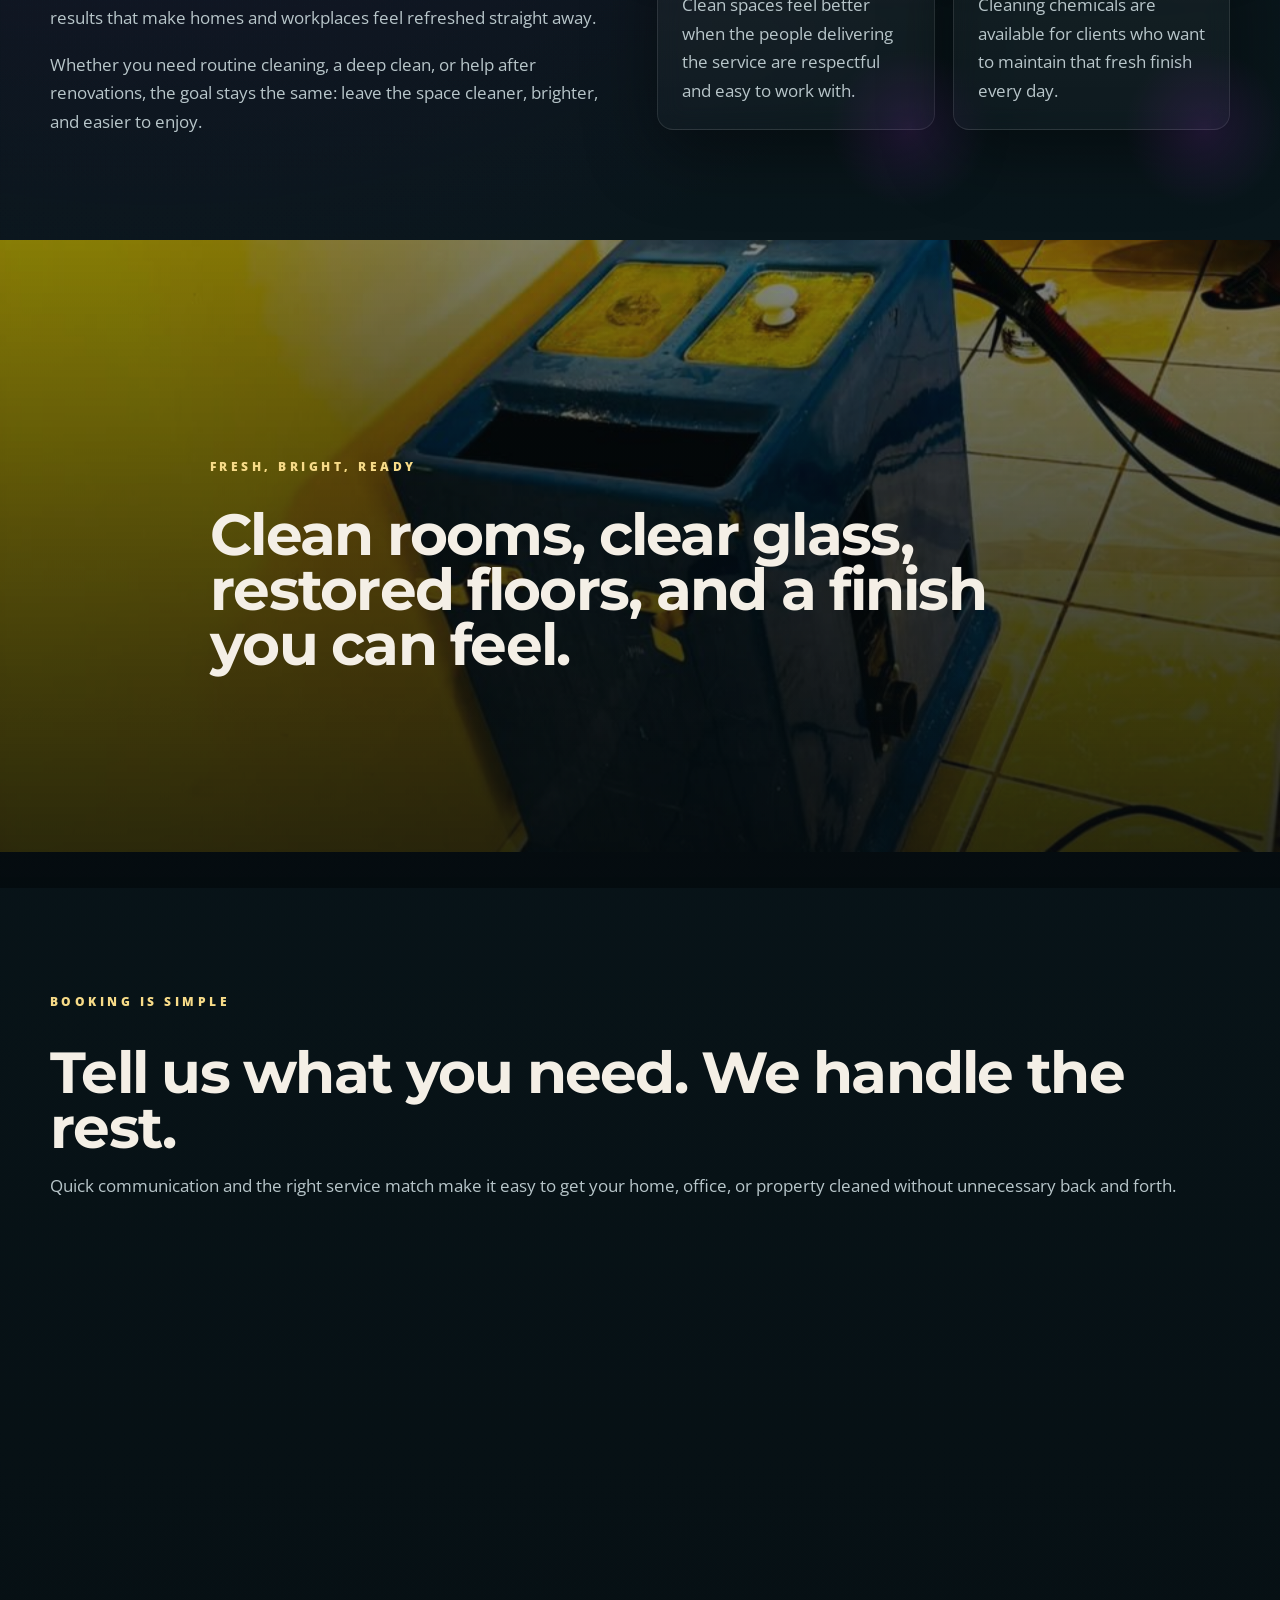
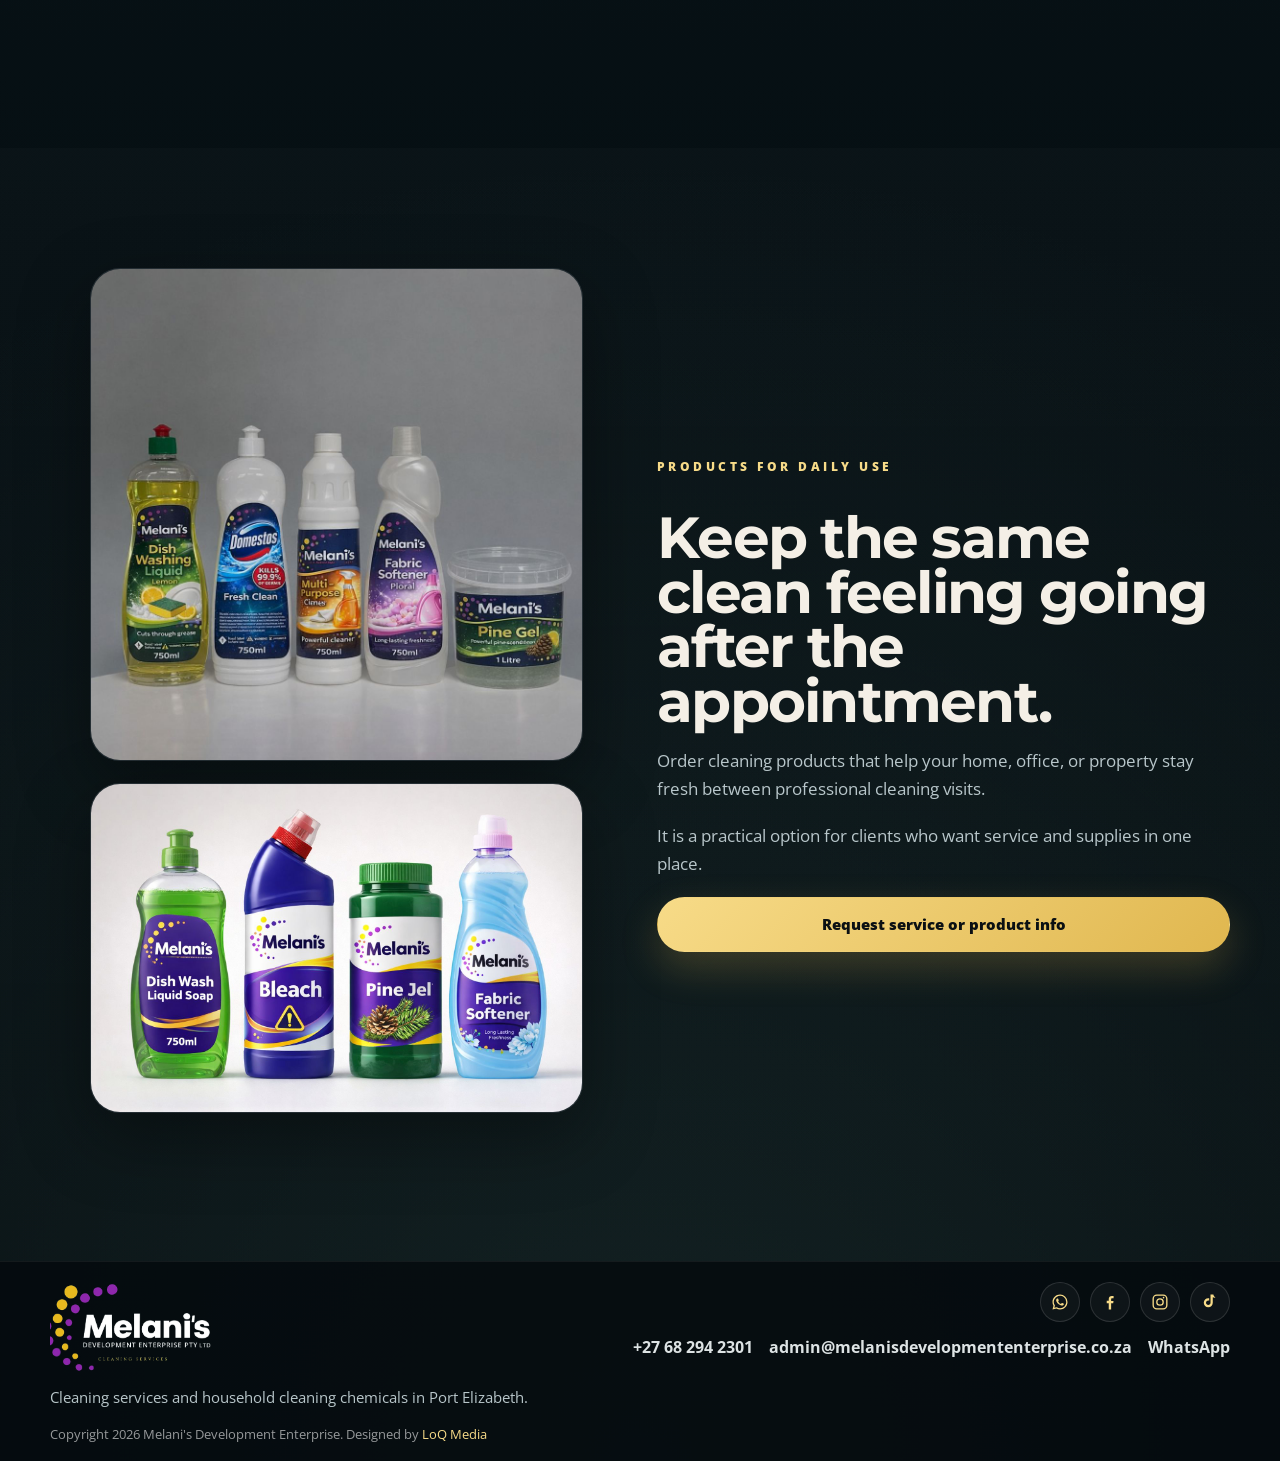
==== commit 8e13ee1d: "Add files via upload" ====
--- a/about.html
+++ b/about.html
@@ -6,6 +6,8 @@
     <title>About & Services | Melani's Development Enterprise</title>
     <meta name="description" content="Reliable cleaning services in Port Elizabeth for homes, offices, post-construction spaces, windows, carpets, and everyday household chemical supply.">
     <link rel="stylesheet" href="style.css">
+    <link rel="icon" href="favicon.ico" type="image/x-icon">
+<link rel="icon" type="image/png" href="favicon.png">
 </head>
 <body class="page-inner">
     <div class="site-chrome"></div>
@@ -49,85 +51,79 @@
         </section>
 
         <section class="section">
-            <div class="shell about-grid">
-                <div class="about-copy" data-reveal>
-                    <p class="eyebrow">Why choose Melani's</p>
-                    <h2>A cleaner space feels better the moment you walk in.</h2>
-                    <p>
-                        Clients choose Melani's for reliable service, careful attention to detail,
-                        and results that make homes and workplaces feel refreshed straight away.
-                    </p>
-                    <p>
-                        Whether you need routine cleaning, a deep clean, or help after renovations,
-                        the goal stays the same: leave the space cleaner, brighter, and easier to enjoy.
-                    </p>
-                </div>
-
-                <div class="belief-grid" data-reveal>
-                    <article class="belief-card">
-                        <h3>Reliable arrival</h3>
-                        <p>Clients need a team they can count on, with service that stays professional from start to finish.</p>
-                    </article>
-                    <article class="belief-card">
-                        <h3>Detail-focused work</h3>
-                        <p>Visible surfaces, neglected corners, and finishing touches all get proper attention.</p>
-                    </article>
-                    <article class="belief-card">
-                        <h3>Friendly service</h3>
-                        <p>Clean spaces feel better when the people delivering the service are respectful and easy to work with.</p>
-                    </article>
-                    <article class="belief-card">
-                        <h3>Useful products</h3>
-                        <p>Cleaning chemicals are available for clients who want to maintain that fresh finish every day.</p>
-                    </article>
-                </div>
-            </div>
-        </section>
-
-        <section class="section section-dark">
-            <div class="shell">
-                <div class="section-heading" data-reveal>
-                    <p class="eyebrow">Services</p>
-                    <h2>From everyday cleaning to heavy-duty recovery, the service fits what your space needs.</h2>
-                </div>
-
-                <div class="services-grid">
-                    <article class="service-detail" data-reveal>
-                        <h3>Domestic cleaning</h3>
-                        <p>Reliable upkeep for households that want a fresher, calmer, more presentable living environment.</p>
-                    </article>
-                    <article class="service-detail" data-reveal>
-                        <h3>Office cleaning</h3>
-                        <p>Professional spaces cleaned for staff comfort, daily use, and a better impression on every visit.</p>
-                    </article>
-                    <article class="service-detail" data-reveal>
-                        <h3>Deep cleaning</h3>
-                        <p>Walls, tiles, kitchens, bathrooms, floors, and neglected areas restored with detail-focused care.</p>
-                    </article>
-                    <article class="service-detail" data-reveal>
-                        <h3>Carpet cleaning</h3>
-                        <p>Targeted cleaning that lifts dirt and helps spaces feel visibly renewed.</p>
-                    </article>
-                    <article class="service-detail" data-reveal>
-                        <h3>Post-construction cleaning</h3>
-                        <p>Final-stage cleaning for newly built or renovated spaces before handover or occupancy.</p>
-                    </article>
-                    <article class="service-detail" data-reveal>
-                        <h3>Window and glass cleaning</h3>
-                        <p>Bright, clear finishing detail that sharpens the look of the whole property.</p>
-                    </article>
-                    <article class="service-detail" data-reveal>
-                        <h3>Vehicle detailing</h3>
-                        <p>Interior and exterior cleaning that restores neatness and everyday pride.</p>
-                    </article>
-                    <article class="service-detail" data-reveal>
-                        <h3>Cleaning chemical supply</h3>
-                        <p>Household and cleaning products that help you keep the same fresh result between visits.</p>
-                    </article>
-                </div>
-            </div>
-        </section>
-
+    <div class="shell">
+
+        <!-- New About Intro (Top Section) -->
+<div class="about-intro" data-reveal>
+            <p class="eyebrow">About us</p>
+            <h2>Proudly South African. Built on trust and results.</h2>
+
+            <p>
+                <strong>Melani's Development Enterprise (Pty) Ltd</strong> is a proudly South African company based in Port Elizabeth, offering professional cleaning services and high-quality cleaning chemicals.
+            </p>
+
+            <p>
+                We are committed to excellence, reliability, and customer satisfaction in every service we deliver.
+            </p>
+
+            <p>
+                Our mission is to create clean, safe, and healthy environments for both homes and businesses.
+            </p>
+        </div>
+
+        <!-- Values Section -->
+        <div class="belief-grid about-values" data-reveal>
+            <article class="belief-card">
+                <h3>Excellence</h3>
+                <p>We deliver high-quality cleaning services with strong attention to detail.</p>
+            </article>
+            <article class="belief-card">
+                <h3>Reliability</h3>
+                <p>Our clients can depend on consistent, punctual, and professional service.</p>
+            </article>
+            <article class="belief-card">
+                <h3>Customer Satisfaction</h3>
+                <p>We prioritize client needs and ensure every space meets expectations.</p>
+            </article>
+        </div>
+
+        <!-- Existing About Content -->
+        <div class="about-grid about-why" data-reveal>
+            <div class="about-copy" data-reveal>
+                <p class="eyebrow">Why choose Melani's</p>
+                <h2>A cleaner space feels better the moment you walk in.</h2>
+                <p>
+                    Clients choose Melani's for reliable service, careful attention to detail,
+                    and results that make homes and workplaces feel refreshed straight away.
+                </p>
+                <p>
+                    Whether you need routine cleaning, a deep clean, or help after renovations,
+                    the goal stays the same: leave the space cleaner, brighter, and easier to enjoy.
+                </p>
+            </div>
+
+            <div class="belief-grid" data-reveal>
+                <article class="belief-card">
+                    <h3>Reliable arrival</h3>
+                    <p>Clients need a team they can count on, with service that stays professional from start to finish.</p>
+                </article>
+                <article class="belief-card">
+                    <h3>Detail-focused work</h3>
+                    <p>Visible surfaces, neglected corners, and finishing touches all get proper attention.</p>
+                </article>
+                <article class="belief-card">
+                    <h3>Friendly service</h3>
+                    <p>Clean spaces feel better when the people delivering the service are respectful and easy to work with.</p>
+                </article>
+                <article class="belief-card">
+                    <h3>Useful products</h3>
+                    <p>Cleaning chemicals are available for clients who want to maintain that fresh finish every day.</p>
+                </article>
+            </div>
+        </div>
+
+    </div>
+</section>
         <section class="parallax-banner about-banner">
             <div class="parallax-banner-image" data-speed="0.12"></div>
             <div class="shell banner-copy" data-reveal>
@@ -210,12 +206,25 @@
                     <a href="https://wa.me/27682942301" class="social-icon" target="_blank" rel="noopener" aria-label="WhatsApp">
                         <svg viewBox="0 0 24 24" aria-hidden="true"><path d="M19.05 4.94A9.94 9.94 0 0 0 12.03 2C6.5 2 2 6.48 2 12c0 1.76.46 3.48 1.33 5L2 22l5.14-1.3A10 10 0 0 0 12.03 22C17.55 22 22 17.52 22 12a9.94 9.94 0 0 0-2.95-7.06Zm-7.02 15.37a8.3 8.3 0 0 1-4.23-1.16l-.3-.18-3.05.77.81-2.97-.2-.31A8.3 8.3 0 1 1 20.35 12a8.31 8.31 0 0 1-8.32 8.31Zm4.56-6.21c-.25-.13-1.47-.72-1.7-.8-.23-.08-.4-.13-.57.12-.17.25-.65.8-.8.97-.15.17-.3.19-.55.06-.25-.13-1.06-.39-2.02-1.24-.75-.67-1.26-1.5-1.4-1.75-.15-.25-.02-.38.11-.51.11-.11.25-.3.38-.45.13-.15.17-.25.25-.42.08-.17.04-.31-.02-.44-.06-.13-.57-1.37-.78-1.88-.21-.5-.42-.43-.57-.44h-.49c-.17 0-.44.06-.67.31-.23.25-.88.86-.88 2.1 0 1.24.9 2.44 1.02 2.61.13.17 1.77 2.7 4.28 3.78.6.26 1.08.42 1.45.54.61.19 1.16.16 1.6.1.49-.07 1.47-.6 1.68-1.18.21-.58.21-1.08.15-1.18-.06-.1-.23-.17-.48-.3Z"/></svg>
                     </a>
-                    <a href="https://facebook.com" class="social-icon" target="_blank" rel="noopener" aria-label="Facebook">
+                    <a href="https://www.facebook.com/profile.php?id=100063912588056" class="social-icon" target="_blank" rel="noopener" aria-label="Melani's Development Enterprise on Facebook">
                         <svg viewBox="0 0 24 24" aria-hidden="true"><path d="M13.5 22v-8.2h2.77l.41-3.2H13.5V8.56c0-.93.26-1.56 1.59-1.56h1.7V4.14c-.29-.04-1.27-.12-2.42-.12-2.39 0-4.03 1.46-4.03 4.14v2.3H7.63v3.2h2.71V22h3.16Z"/></svg>
                     </a>
-                    <a href="https://instagram.com" class="social-icon" target="_blank" rel="noopener" aria-label="Instagram">
+                    <a href="https://www.instagram.com/melanisdev_enterprise/" 
+   class="social-icon" 
+   target="_blank" 
+   rel="noopener" 
+   aria-label="Melani's Development Enterprise on Instagram">
                         <svg viewBox="0 0 24 24" aria-hidden="true"><path d="M7.75 2h8.5A5.76 5.76 0 0 1 22 7.75v8.5A5.76 5.76 0 0 1 16.25 22h-8.5A5.76 5.76 0 0 1 2 16.25v-8.5A5.76 5.76 0 0 1 7.75 2Zm0 1.8A3.96 3.96 0 0 0 3.8 7.75v8.5a3.96 3.96 0 0 0 3.95 3.95h8.5a3.96 3.96 0 0 0 3.95-3.95v-8.5a3.96 3.96 0 0 0-3.95-3.95h-8.5Zm8.98 1.35a1.07 1.07 0 1 1 0 2.14 1.07 1.07 0 0 1 0-2.14ZM12 6.86A5.14 5.14 0 1 1 6.86 12 5.15 5.15 0 0 1 12 6.86Zm0 1.8A3.34 3.34 0 1 0 15.34 12 3.35 3.35 0 0 0 12 8.66Z"/></svg>
                     </a>
+                    <a href="https://www.tiktok.com/@melanis.cleaning.s" 
+   class="social-icon" 
+   target="_blank" 
+   rel="noopener" 
+   aria-label="Melani's Development Enterprise on TikTok">
+    <svg viewBox="0 0 24 24" aria-hidden="true">
+        <path d="M16.5 2c.3 1.7 1.4 3.2 3 4.1-.4.1-.8.1-1.2.1-.9 0-1.8-.2-2.6-.6v7.4c0 3.3-2.7 6-6 6S3.7 16.3 3.7 13s2.7-6 6-6c.4 0 .8 0 1.2.1v3.1c-.4-.1-.8-.2-1.2-.2-1.7 0-3 1.3-3 3s1.3 3 3 3 3-1.3 3-3V2h3.8Z"/>
+    </svg>
+</a>
                 </div>
                 <div class="footer-links">
                     <a href="tel:+27682942301">+27 68 294 2301</a>
--- a/style.css
+++ b/style.css
@@ -1,4 +1,4 @@
-@import url("https://fonts.googleapis.com/css2?family=Manrope:wght@400;500;600;700;800&family=Cormorant+Garamond:wght@600;700&display=swap");
+@import url("https://fonts.googleapis.com/css2?family=Montserrat:wght@700;800&family=Open+Sans:wght@400;500;600;700&display=swap");
 
 :root {
     --bg: #081216;
@@ -38,7 +38,7 @@
         radial-gradient(circle at 50% 100%, rgba(130, 213, 200, 0.1), transparent 28%),
         linear-gradient(180deg, #071015 0%, #09161b 40%, #040a0d 100%);
     color: var(--text);
-    font-family: "Manrope", sans-serif;
+    font-family: "Open Sans", sans-serif;
     line-height: 1.65;
     overflow-x: hidden;
 }
@@ -52,6 +52,7 @@
     position: fixed;
     inset: 0;
     background: rgba(4, 10, 13, 0.6);
+    -webkit-backdrop-filter: blur(6px);
     backdrop-filter: blur(6px);
     z-index: 18;
 }
@@ -82,6 +83,7 @@
         linear-gradient(90deg, rgba(255, 255, 255, 0.015) 1px, transparent 1px),
         linear-gradient(rgba(255, 255, 255, 0.015) 1px, transparent 1px);
     background-size: 110px 110px;
+    -webkit-mask-image: linear-gradient(180deg, rgba(0, 0, 0, 0.85), transparent 92%);
     mask-image: linear-gradient(180deg, rgba(0, 0, 0, 0.85), transparent 92%);
 }
 
@@ -105,11 +107,8 @@
     margin: 0;
     line-height: 0.95;
     letter-spacing: -0.03em;
-}
-
-h1,
-h2 {
-    font-family: "Cormorant Garamond", serif;
+    font-family: "Montserrat", sans-serif;
+    font-weight: 700;
 }
 
 h1 {
@@ -134,6 +133,7 @@
     position: sticky;
     top: 0;
     z-index: 21;
+    -webkit-backdrop-filter: blur(14px);
     backdrop-filter: blur(14px);
     background: rgba(4, 10, 13, 0.48);
     border-bottom: 1px solid rgba(255, 255, 255, 0.05);
@@ -253,6 +253,10 @@
     overflow: clip;
 }
 
+.hero-home {
+    padding: 76px 0 40px;
+}
+
 .hero::before {
     content: "";
     position: absolute;
@@ -311,6 +315,10 @@
     align-items: center;
 }
 
+.hero-home .hero-grid {
+    gap: 32px;
+}
+
 .hero-copy,
 .hero-visual,
 .page-hero-copy,
@@ -334,11 +342,25 @@
     font-size: clamp(1.05rem, 1.9vw, 1.22rem);
 }
 
+.hero-home h1 {
+    font-size: clamp(2.9rem, 6.2vw, 5.3rem);
+}
+
+.hero-home .hero-lead {
+    max-width: 600px;
+    margin-top: 18px;
+    font-size: clamp(1rem, 1.5vw, 1.12rem);
+}
+
 .hero-actions {
     display: flex;
     flex-wrap: wrap;
     gap: 14px;
     margin-top: 32px;
+}
+
+.hero-home .hero-actions {
+    margin-top: 24px;
 }
 
 .button {
@@ -379,6 +401,11 @@
     grid-template-columns: repeat(3, minmax(0, 1fr));
     gap: 14px;
     margin-top: 42px;
+}
+
+.hero-home .hero-points {
+    gap: 12px;
+    margin-top: 28px;
 }
 
 .point-card,
@@ -394,6 +421,7 @@
     border: 1px solid var(--line);
     background: linear-gradient(180deg, rgba(255, 255, 255, 0.05), rgba(255, 255, 255, 0.025));
     box-shadow: var(--shadow);
+    -webkit-backdrop-filter: blur(12px);
     backdrop-filter: blur(12px);
 }
 
@@ -412,6 +440,14 @@
 .hero-visual {
     position: relative;
     min-height: 680px;
+}
+
+.hero-home .hero-visual {
+    min-height: 590px;
+}
+
+.hero-home .point-card {
+    padding: 18px 20px;
 }
 
 .floating-panel,
@@ -423,6 +459,7 @@
     border: 1px solid rgba(255, 255, 255, 0.1);
     box-shadow: var(--shadow);
     background: var(--surface);
+    -webkit-backdrop-filter: blur(16px);
     backdrop-filter: blur(16px);
 }
 
@@ -665,14 +702,14 @@
 .parallax-banner-image {
     background:
         linear-gradient(180deg, rgba(4, 10, 13, 0.06), rgba(4, 10, 13, 0.36)),
-        url("../487086467_1101338732006536_250748011176355863_n.jpg") center/cover no-repeat;
+        url("487086467_1101338732006536_250748011176355863_n.jpg") center/cover no-repeat;
     transform-origin: center;
 }
 
 .about-banner .parallax-banner-image {
     background:
         linear-gradient(180deg, rgba(4, 10, 13, 0.08), rgba(4, 10, 13, 0.38)),
-        url("../651893662_1388564609950612_499555880887274387_n.jpg") center/cover no-repeat;
+        url("651893662_1388564609950612_499555880887274387_n.jpg") center/cover no-repeat;
 }
 
 .banner-copy {
@@ -745,22 +782,29 @@
 }
 
 .page-hero {
-    padding-top: 96px;
-}
-
-.page-hero-copy {
-    display: grid;
-    gap: 18px;
-}
-
-.page-hero-media {
-    min-height: 620px;
-    border-radius: var(--radius-lg);
-    overflow: hidden;
-    border: 1px solid rgba(255, 255, 255, 0.1);
-    box-shadow: var(--shadow);
-}
-
+    padding: 40px 0;
+}
+
+.page-hero-copy h1 {
+    font-size: 2rem;
+    margin-bottom: 10px;
+}
+
+.page-hero-copy p {
+    font-size: 0.95rem;
+}
+
+.page-hero-media img {
+    max-height: 280px;
+}
+
+.about-values {
+    margin-top: 2.5rem;
+}
+
+.about-why {
+    margin-top: 3.75rem;
+}
 .timeline {
     display: grid;
     grid-template-columns: repeat(2, minmax(0, 1fr));
@@ -884,14 +928,15 @@
 
 .footer-grid {
     grid-template-columns: 1fr auto;
-    align-items: center;
-    gap: 18px;
+    align-items: start;
+    gap: 24px 32px;
 }
 
 .footer-connect {
-    display: grid;
+    display: flex;
+    flex-direction: column;
     gap: 12px;
-    justify-items: end;
+    align-items: flex-end;
 }
 
 .footer-logo {
@@ -1275,8 +1320,8 @@
     *::before,
     *::after {
         animation: none !important;
-        transition-duration: 0.01ms !important;
-        transition-delay: 0ms !important;
+        transition-duration: 0.01s !important;
+        transition-delay: 0s !important;
     }
 
     [data-reveal],
